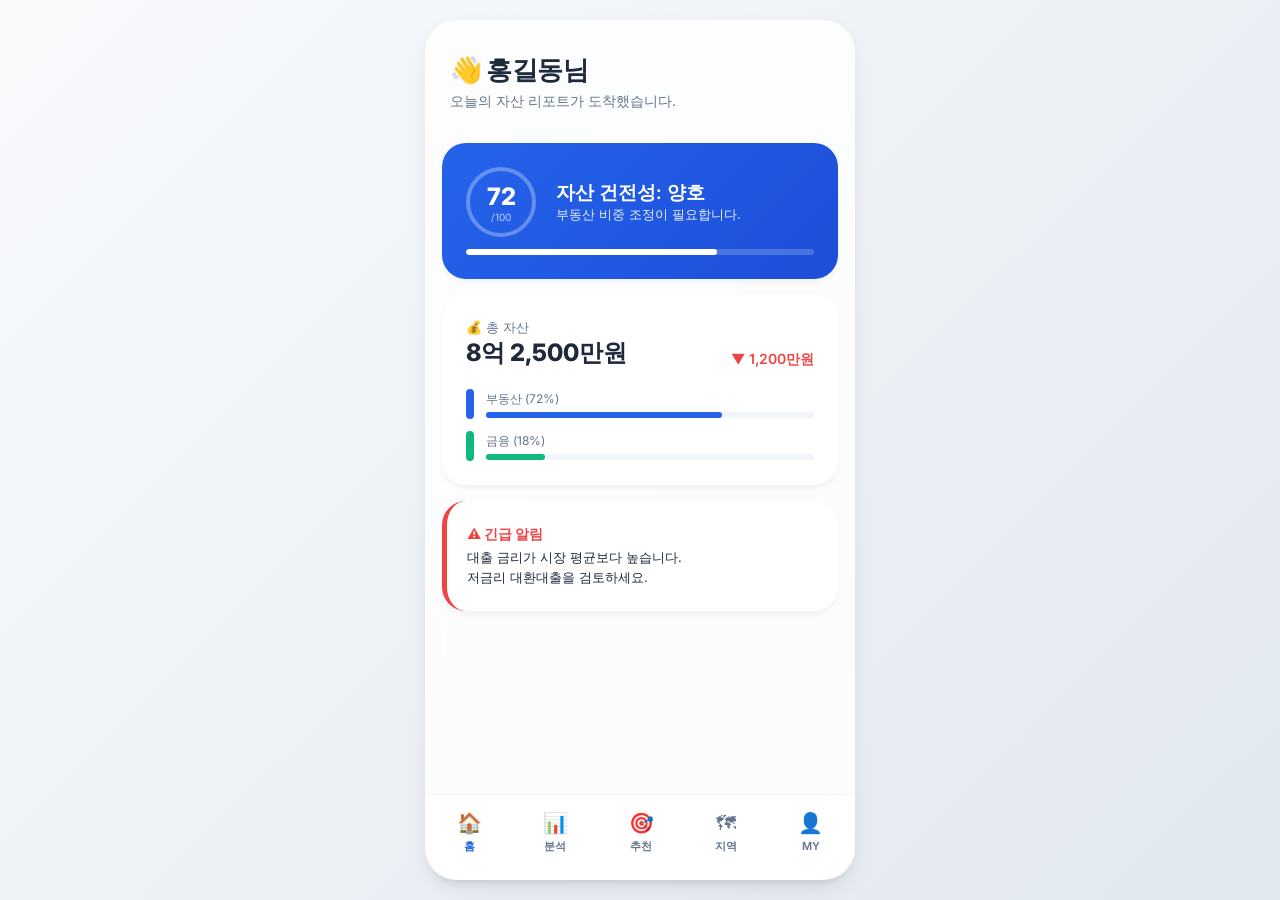
==== frontend/index.html @ 9cbb7e75 "Add project source" ====
<!DOCTYPE html>
<html lang="ko">
<head>
    <meta charset="UTF-8">
    <meta name="viewport" content="width=device-width, initial-scale=1.0">
    <title>자산균형 - AI 리밸런싱 플랫폼</title>
    <link rel="stylesheet" href="css/index.css">
    <link href="https://fonts.googleapis.com/css2?family=Inter:wght@400;600;800&display=swap" rel="stylesheet">
</head>
<body>
    <div class="app-container">
        <!-- 헤더 영역 -->
        <header>
            <div class="greeting">
                <h1>👋 홍길동님</h1>
                <p>오늘의 자산 리포트가 도착했습니다.</p>
            </div>
        </header>

        <!-- 핵심 요약: AI 점수 -->
        <div class="glass-card score-card">
            <div class="score-container">
                <div class="score-circle">
                    <span class="score-val">72</span>
                    <span class="score-total">/100</span>
                </div>
                <div>
                    <h3 style="font-weight: 600;">자산 건전성: 양호</h3>
                    <p style="font-size: 13px; opacity: 0.9;">부동산 비중 조정이 필요합니다.</p>
                </div>
            </div>
            <div class="progress-track">
                <div class="progress-fill"></div>
            </div>
        </div>

        <!-- 자산 현황 요약 -->
        <div class="glass-card">
            <div style="display: flex; justify-content: space-between; align-items: flex-end; margin-bottom: 20px;">
                <div>
                    <p style="font-size: 13px; color: var(--text-muted);">💰 총 자산</p>
                    <p style="font-size: 24px; font-weight: 800;">8억 2,500만원</p>
                </div>
                <p style="color: var(--danger); font-size: 14px; font-weight: 600;">▼ 1,200만원</p>
            </div>
            
            <div class="asset-list" style="display: flex; flex-direction: column; gap: 12px;">
                <div style="display: flex; align-items: center; gap: 12px;">
                    <div style="width: 8px; height: 30px; background: var(--primary); border-radius: 4px;"></div>
                    <div style="flex: 1;">
                        <p style="font-size: 12px; color: var(--text-muted);">부동산 (72%)</p>
                        <div style="height: 6px; background: #F1F5F9; border-radius: 3px; margin-top: 4px;">
                            <div style="width: 72%; height: 100%; background: var(--primary); border-radius: 3px;"></div>
                        </div>
                    </div>
                </div>
                <div style="display: flex; align-items: center; gap: 12px;">
                    <div style="width: 8px; height: 30px; background: var(--secondary); border-radius: 4px;"></div>
                    <div style="flex: 1;">
                        <p style="font-size: 12px; color: var(--text-muted);">금융 (18%)</p>
                        <div style="height: 6px; background: #F1F5F9; border-radius: 3px; margin-top: 4px;">
                            <div style="width: 18%; height: 100%; background: var(--secondary); border-radius: 3px;"></div>
                        </div>
                    </div>
                </div>
            </div>
        </div>

        <!-- 긴급 알림 -->
        <div class="glass-card" style="border-left: 5px solid var(--danger); padding-left: 20px;">
            <p style="color: var(--danger); font-weight: 800; font-size: 14px; margin-bottom: 4px;">⚠️ 긴급 알림</p>
            <p style="font-size: 13px; line-height: 1.5;">대출 금리가 시장 평균보다 높습니다.<br>저금리 대환대출을 검토하세요.</p>
        </div>

        <!-- 네비게이션 바 -->
        <nav class="nav-bar">
            <div class="nav-item active" onclick="location.href='index.html'">🏠 <span>홈</span></div>
            <div class="nav-item" onclick="location.href='analysis.html'">📊 <span>분석</span></div>
            <div class="nav-item" onclick="location.href='recommendation.html'">🎯 <span>추천</span></div>
            <div class="nav-item" onclick="location.href='region.html'">🗺 <span>지역</span></div>
            <div class="nav-item" onclick="location.href='settings.html'">👤 <span>MY</span></div>
        </nav>
    </div>
</body>
</html>
---- frontend/css/index.css ----
:root {
    --primary: #2563EB;
    --primary-light: #60A5FA;
    --secondary: #10B981;
    --warning: #F59E0B;
    --danger: #EF4444;
    --bg-gradient: linear-gradient(135deg, #F8FAFC 0%, #E2E8F0 100%);
    --card-bg: rgba(255, 255, 255, 0.8);
    --text-main: #1E293B;
    --text-muted: #64748B;
    --shadow: 0 10px 25px -5px rgba(0, 0, 0, 0.1), 0 8px 10px -6px rgba(0, 0, 0, 0.1);
    --glass-border: rgba(255, 255, 255, 0.3);
}

* {
    margin: 0;
    padding: 0;
    box-sizing: border-box;
    font-family: 'Inter', 'Pretendard', sans-serif;
}

body {
    background: var(--bg-gradient);
    color: var(--text-main);
    min-height: 100vh;
    display: flex;
    justify-content: center;
    padding: 20px;
}

.app-container {
    width: 100%;
    max-width: 430px;
    background: var(--card-bg);
    backdrop-filter: blur(12px);
    border: 1px solid var(--glass-border);
    border-radius: 32px;
    box-shadow: var(--shadow);
    overflow: hidden;
    position: relative;
}

/* 프리미엄 헤더 */
header {
    padding: 32px 24px 16px;
}

.greeting h1 {
    font-size: 26px;
    font-weight: 800;
    letter-spacing: -0.5px;
    margin-bottom: 4px;
}

.greeting p {
    color: var(--text-muted);
    font-size: 14px;
}

/* 카드 공통 스타일 */
.glass-card {
    background: white;
    margin: 16px;
    padding: 24px;
    border-radius: 24px;
    box-shadow: 0 4px 6px -1px rgba(0, 0, 0, 0.05);
    transition: transform 0.3s ease;
}

.glass-card:hover {
    transform: translateY(-5px);
}

/* AI 점수 카드 (Gradient 포인트) */
.score-card {
    background: linear-gradient(135deg, #2563EB 0%, #1D4ED8 100%);
    color: white;
}

.score-container {
    display: flex;
    align-items: center;
    gap: 20px;
}

.score-circle {
    width: 70px;
    height: 70px;
    border: 4px solid rgba(255,255,255,0.3);
    border-radius: 50%;
    display: flex;
    flex-direction: column;
    align-items: center;
    justify-content: center;
}

.score-val { font-size: 24px; font-weight: 800; }
.score-total { font-size: 10px; opacity: 0.7; }

/* 애니메이션 바 */
.progress-track {
    width: 100%;
    height: 6px;
    background: rgba(255,255,255,0.2);
    border-radius: 3px;
    margin-top: 12px;
    overflow: hidden;
}

.progress-fill {
    height: 100%;
    background: white;
    width: 72%;
    border-radius: 3px;
    animation: slideIn 1.5s ease-out;
}

@keyframes slideIn {
    from { width: 0; }
    to { width: 72%; }
}

/* 하단 탭 바 */
.nav-bar {
    position: absolute;
    bottom: 0;
    width: 100%;
    height: 85px;
    background: rgba(255, 255, 255, 0.9);
    backdrop-filter: blur(10px);
    display: flex;
    justify-content: space-around;
    align-items: center;
    padding-bottom: 10px;
    border-top: 1px solid #F1F5F9;
}

.nav-item {
    display: flex;
    flex-direction: column;
    align-items: center;
    font-size: 20px;
    color: var(--text-muted);
    cursor: pointer;
}

.nav-item.active { color: var(--primary); }
.nav-item span { font-size: 11px; font-weight: 600; margin-top: 4px; }
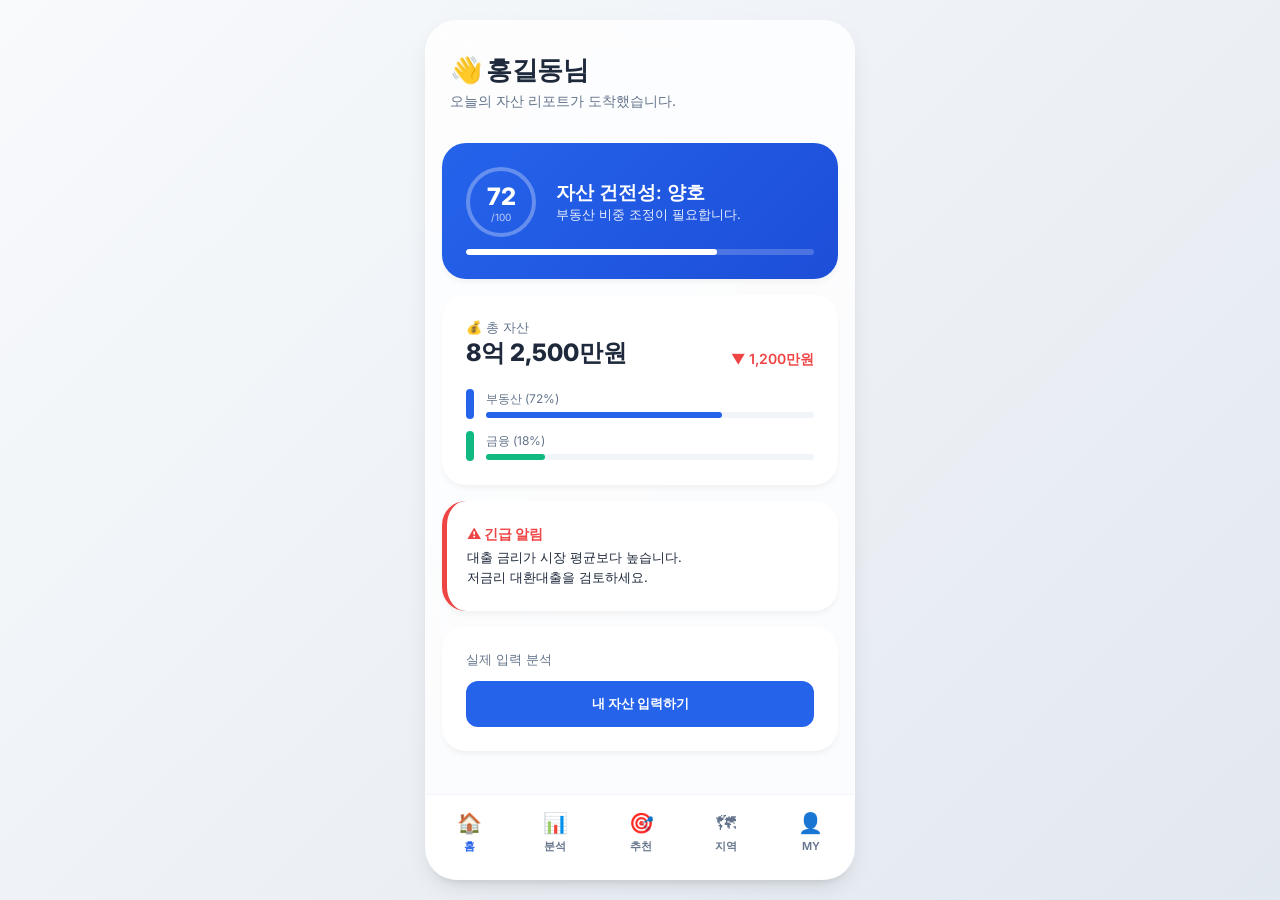
==== commit df3f2840: "Add personalized input analysis flow" ====
--- a/frontend/index.html
+++ b/frontend/index.html
@@ -73,6 +73,11 @@
         </div>
 
         <!-- 네비게이션 바 -->
+        <div class="glass-card" style="margin-bottom: 110px;">
+            <p style="font-size: 13px; color: var(--text-muted); margin-bottom: 12px;">실제 입력 분석</p>
+            <button onclick="location.href='asset-input.html'" style="border: 0; width: 100%; background: var(--primary); color: white; padding: 14px; border-radius: 12px; font-weight: 800; cursor: pointer;">내 자산 입력하기</button>
+        </div>
+
         <nav class="nav-bar">
             <div class="nav-item active" onclick="location.href='index.html'">🏠 <span>홈</span></div>
             <div class="nav-item" onclick="location.href='analysis.html'">📊 <span>분석</span></div>
